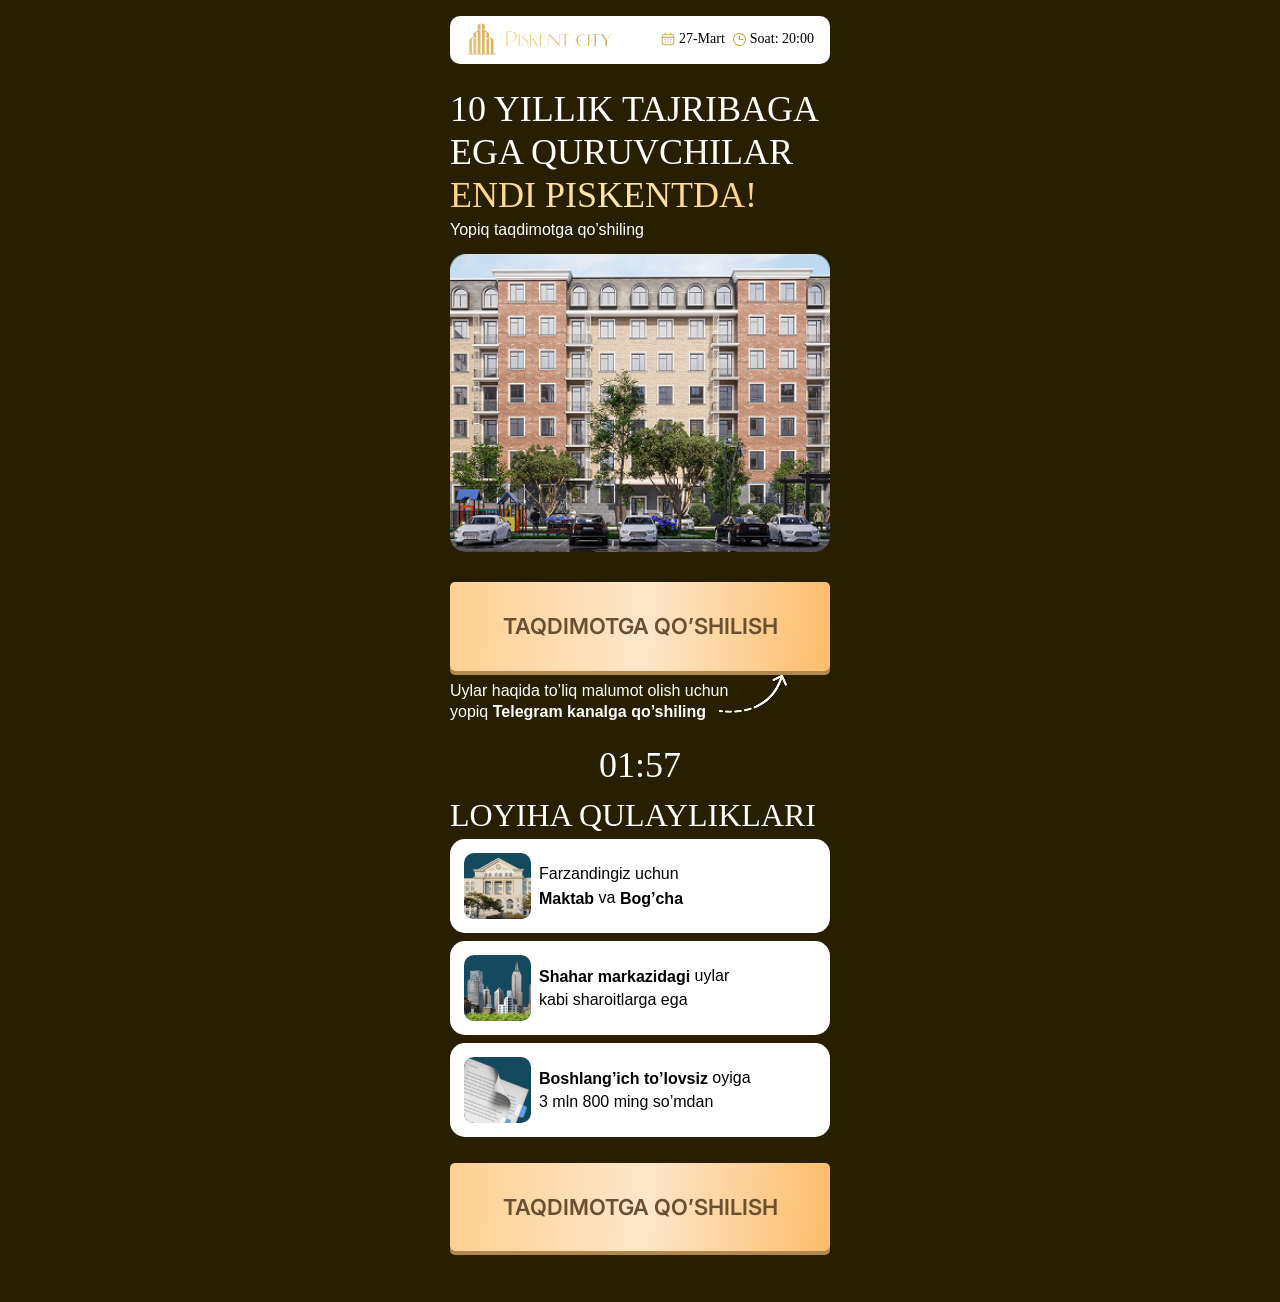
==== index.html @ 6db49d53 "adds" ====
<!DOCTYPE html>
<html lang="en">
<head>
<meta charset="UTF-8">
<meta name="viewport" content="width=device-width, initial-scale=1.0">
<title>Piskent Taqdimot</title>
<link rel="stylesheet" href="./css/main.css">
<style>
/* ===== Modal CSS ===== */

</style>
</head>
<body>
<div class="wrapper">
    <div class="piskent">
        <div class="piskent__row">
            <div class="piskent__col">
                <img class="piskent__col__image" src="./images/img/building.svg" alt="">
                <img class="piskent__image" src="./images/img/piskentCity.svg" alt="">
            </div>
            <div class="piskent__col">
                <p class="piskent__col__text"><img src="./images/img/calendar.svg" alt="calendar logo">27-Mart</p>
                <p class="piskent__col__text"><img src="./images/img/time.svg" alt="time logo">Soat: 20:00</p>
            </div>
        </div>

        <h2 class="piskent__title">10 yillik tajribaga ega quruvchilar <span class="piskent__title__span">endi piskentda!</span></h2>
        <p class="piskent__text">Yopiq taqdimotga qo’shiling</p>
        <img class="piskent__imageses" src="./images/img/buldings.png" alt="">

        <!-- Birinchi tugma -->
        <button class="piskent__info__btn openModalBtn">Taqdimotga qo’shilish</button>

        <p class="piskent__info__text">Uylar haqida to’liq malumot olish uchun <br> yopiq <span class="piskent__text__span">Telegram kanalga qo’shiling</span></p>
        <img class="piskent__info__vektor" src="./images/img/vektor.png" alt="">

        <h3 class="piskent__info__time" id="timer">01:58</h3>

        <h3 class="piskent__info__title">Loyiha qulayliklari</h3>

        <div class="piskent__main">
            <div class="piskent__main__col">
                <div class="piskent__main__col">
                   <img class="piskent__main__col__image" src="./images/img/group.png" alt=""> 
                   <p class="piskent__main__col__text">Farzandingiz uchun <br> <span class="piskent__main__col__span">Maktab</span> va <span class="piskent__main__col__span">Bog’cha</span></p>
                </div>
            </div>
            <div class="piskent__main__col">
                <div class="piskent__main__col">
                   <img class="piskent__main__col__image" src="./images/img/build group.png" alt=""> 
                   <p class="piskent__main__col__text"><span class="piskent__main__col__span">Shahar markazidagi</span> uylar <br> kabi sharoitlarga ega</p>
                </div>
            </div>
            <div class="piskent__main__col">
                <div class="piskent__main__col">
                   <img class="piskent__main__col__image" src="./images/img/paper.png" alt=""> 
                   <p class="piskent__main__col__text"><span class="piskent__main__col__span">Boshlang’ich to’lovsiz</span> oyiga <br> 3 mln 800 ming so’mdan</p>
                </div>
            </div>
        </div>

        <!-- Ikkinchi tugma -->
        <button class="piskent__last__btn openModalBtn">Taqdimotga qo’shilish</button>
    </div>
</div>

<!-- ===== Modal ===== -->
<div id="modal" class="modal">
    <div class="modal__content">
        <span id="closeModal" class="modal__close">&times;</span>
        <h2>Ro'yxatdan o'tish</h2>
        <form id="modalForm">
            <input type="text" placeholder="Ismingiz" required>
            <input type="tel" placeholder="Telefon raqamingiz" required pattern="[0-9]{9,15}" title="Faqat raqam kiriting">
            <button type="submit">Jo'natish</button>
        </form>
    </div>
</div>

<script src="./js/app.js"></script>
<script src="./js/modal.js"></script>
</body>
</html>
---- css/main.css ----
@import url('https://fonts.googleapis.com/css2?family=Archivo+Black&family=Golos+Text:wght@400..900&family=Inter:ital,opsz,wght@0,14..32,100..900;1,14..32,100..900&family=Montserrat:ital,wght@0,100..900;1,100..900&family=Space+Grotesk:wght@300..700&display=swap');



* {
    margin: 0;
    padding: 0;
    box-sizing: border-box;
}

/* @font-face {
    font-family: SF Pro Display;
    src: url(../fonts/sf-pro-display.zip);
    font-display: swap;
    font-weight: 400;
}

@font-face {
    font-family: Cabrito Contrast;
    src: url(../fonts/Setup.exe);
    font-display: swap;
    font-weight: 400;
} */

body {
    background-color: #281F00;
    font-family: sf-pro-display;
}

.piskent {
    padding-top: 16px;
    max-width: 420px;
    margin: 0 auto;
    padding-left: 20px;
    padding-right: 20px;
    padding-bottom: 41px;
    position: relative;

}

.piskent__row {
    padding-left: 16px;
    padding-top: 7px;
    padding-bottom: 9px;
    padding-right: 16px;
    background-color: #FFFFFF;
    border-radius: 10px;
    display: flex;
    align-items: center;
    justify-content: space-between;
    margin-bottom: 24px;
}

.piskent__col {
    display: flex;
    align-items: center;
    gap: 8px;
}

.piskent__col__image {
    max-width: 31px;
    width: 100%;

}

.piskent__image {
    max-width: 107px;
    width: 100%;
}

.piskent__col__text {
    font-family: SF Pro Display;
    display: flex;
    align-items: center;
    gap: 4px;
    font-weight: 400;
    font-size: 14px;
    line-height: 100%;
    color: #000000;
}

.piskent__title {
    font-family: Cabrito Contrast;
    font-weight: 500;
    font-size: clamp(24px, 6vw, 36px);
    line-height: 120%;
    text-transform: uppercase;
    color: #FFFFFF;
    margin-bottom: 4px;
}

.piskent__title__span {
    font-family: Cabrito Contrast;
    font-weight: 500;
    font-size: clamp(24px, 6vw, 36px);
    line-height: 120%;
    letter-spacing: -2%;
    text-transform: uppercase;
    background: linear-gradient(90deg, #FFD287 0%, #FFE7AB 50%, #FFD287 100%);
    -webkit-background-clip: text;
    -webkit-text-fill-color: transparent;

}

.piskent__text {
    font-family: SF Pro Display, sans-serif;
    font-weight: 400;
    font-size: 16px;
    line-height: 100%;
    letter-spacing: 0%;
    color: #FFFFFF;
    margin-bottom: 16.23px;
}

.piskent__imageses {
    margin-bottom: 16px;
    width: 100%;
}

.piskent__info__btn {
    padding-top: 33px;
    padding-bottom: 34px;
    padding-left: 24px;
    padding-right: 24px;
    background: linear-gradient(93.1deg, #FFCA85 -12.09%, #FDE7CA 51.33%, rgba(255, 189, 103, 0.99) 101.95%);
    box-shadow: 0px 0px 21.93px 0px #FFEF9A24 inset;

    box-shadow: 0px 0px 41.23px 0px #FFD84E33;

    box-shadow: 0px 4px 0px 0px #B3884E;

    align-items: center;
    display: flex;
    font-family: Inter;
    font-weight: 600;
    font-size: clamp(16px, 4vw, 22px);
    line-height: 100%;
    letter-spacing: 5%;
    text-transform: uppercase;
    border-radius: 10px;
    border: none;
    color: #685031;
    margin-bottom: 14px;
    cursor: pointer;
    width: 100%;
    text-align: center;
    display: flex;
    align-items: center;
    justify-content: center;

}

.piskent__info__text {
    font-weight: 400;
    font-size: 16px;
    line-height: 130%;
    color: #FFFFFF;
    font-family: sans-serif;
    margin-bottom: 24px;
}

.piskent__text__span {
    font-family: SF Pro Display, sans-serif;
    font-weight: 700;
    font-size: 16px;
    line-height: 130%;

}

.piskent__info__vektor {
    position: absolute;
    right: 60px;
    top: 660px;
}

.piskent__info__time {
    font-family: Cabrito Contrast;
    font-weight: 400;
    font-size: 36px;
    line-height: 100%;
    text-transform: uppercase;
    text-align: center;
    color: #FFFFFF;
    margin-bottom: 16px;

}

.piskent__info__title {
    font-family: Cabrito Contrast;
    font-weight: 500;
    font-size: 32px;
    line-height: 100%;
    text-transform: uppercase;
    color: #FFFFFF;
    margin-bottom: 8px;
}

.piskent__main {

    display: flex;
    flex-direction: column;
    gap: 8px;
    margin-bottom: 16px;

}

.piskent__main__col__image {
    background-color: #15495E;
    border-radius: 10px;
}

.piskent__main__col {
    background-color: #FFFFFF;
    display: flex;
    align-items: center;
    gap: 8px;
    padding-top: 7px;
    padding-bottom: 7px;
    padding-left: 7px;
    border-radius: 15px;
}

.piskent__main__col__text {
    font-family: SF Pro Display, sans-serif;
    font-weight: 400;
    font-size: 16px;
    line-height: 150%;
    vertical-align: middle;
    color: #000000;

}

.piskent__main__col__span {
    font-weight: 700;
    font-style: Bold;
    font-size: 16px;
    line-height: 150%;
    vertical-align: middle;

}

.piskent__last__btn {
    background: linear-gradient(93.1deg, #FFCA85 -12.09%, #FDE7CA 51.33%, rgba(255, 189, 103, 0.99) 101.95%);
    box-shadow: 0px 0px 21.93px 0px #FFEF9A24 inset;

    box-shadow: 0px 0px 41.23px 0px #FFD84E33;

    box-shadow: 0px 4px 0px 0px #B3884E;
    padding-top: 33px;
    padding-bottom: 33px;
    max-width: 420px;
    width: 100%;
    border-radius: 10px;
    border: none;
    font-family: Inter, sans-serif;
    font-weight: 600;
    font-size: clamp(16px, 4vw, 22px);
    line-height: 100%;
    letter-spacing: 5%;
    text-transform: uppercase;
    color: #685031;
    cursor: pointer;
}

.modal {
    position: fixed;
    top: 0;
    left: 0;
    width: 100%;
    height: 100%;
    background: rgba(0,0,0,0.6);
    display: flex;
    justify-content: center;
    align-items: center;
    opacity: 0;
    pointer-events: none;
    transition: opacity 0.3s ease;
    z-index: 1000;
}

.modal.show {
    opacity: 1;
    pointer-events: auto;
}

.modal__content {
    background: #fff;
    padding: 30px;
    border-radius: 10px;
    width: 90%;
    max-width: 400px;
    position: relative;
    text-align: center;
}

.modal__close {
    position: absolute;
    top: 15px;
    right: 15px;
    font-size: 24px;
    cursor: pointer;
}

.modal input {
    width: 80%;
    padding: 10px;
    margin: 15px 0;
    border: 1px solid #ccc;
    border-radius: 5px;
}

.modal button {
    padding: 10px 20px;
    background: #007bff;
    color: #fff;
    border: none;
    border-radius: 5px;
    cursor: pointer;
}

.modal button:hover {
    background: #0056b3;
}

.piskent__info__btn,
.piskent__last__btn {
    color: #fff;
    border: none;
    border-radius: 5px;
    cursor: pointer;
    margin: 10px 0;
    color: #685031;
}

.piskent__info__btn:hover,
.piskent__last__btn:hover {
}
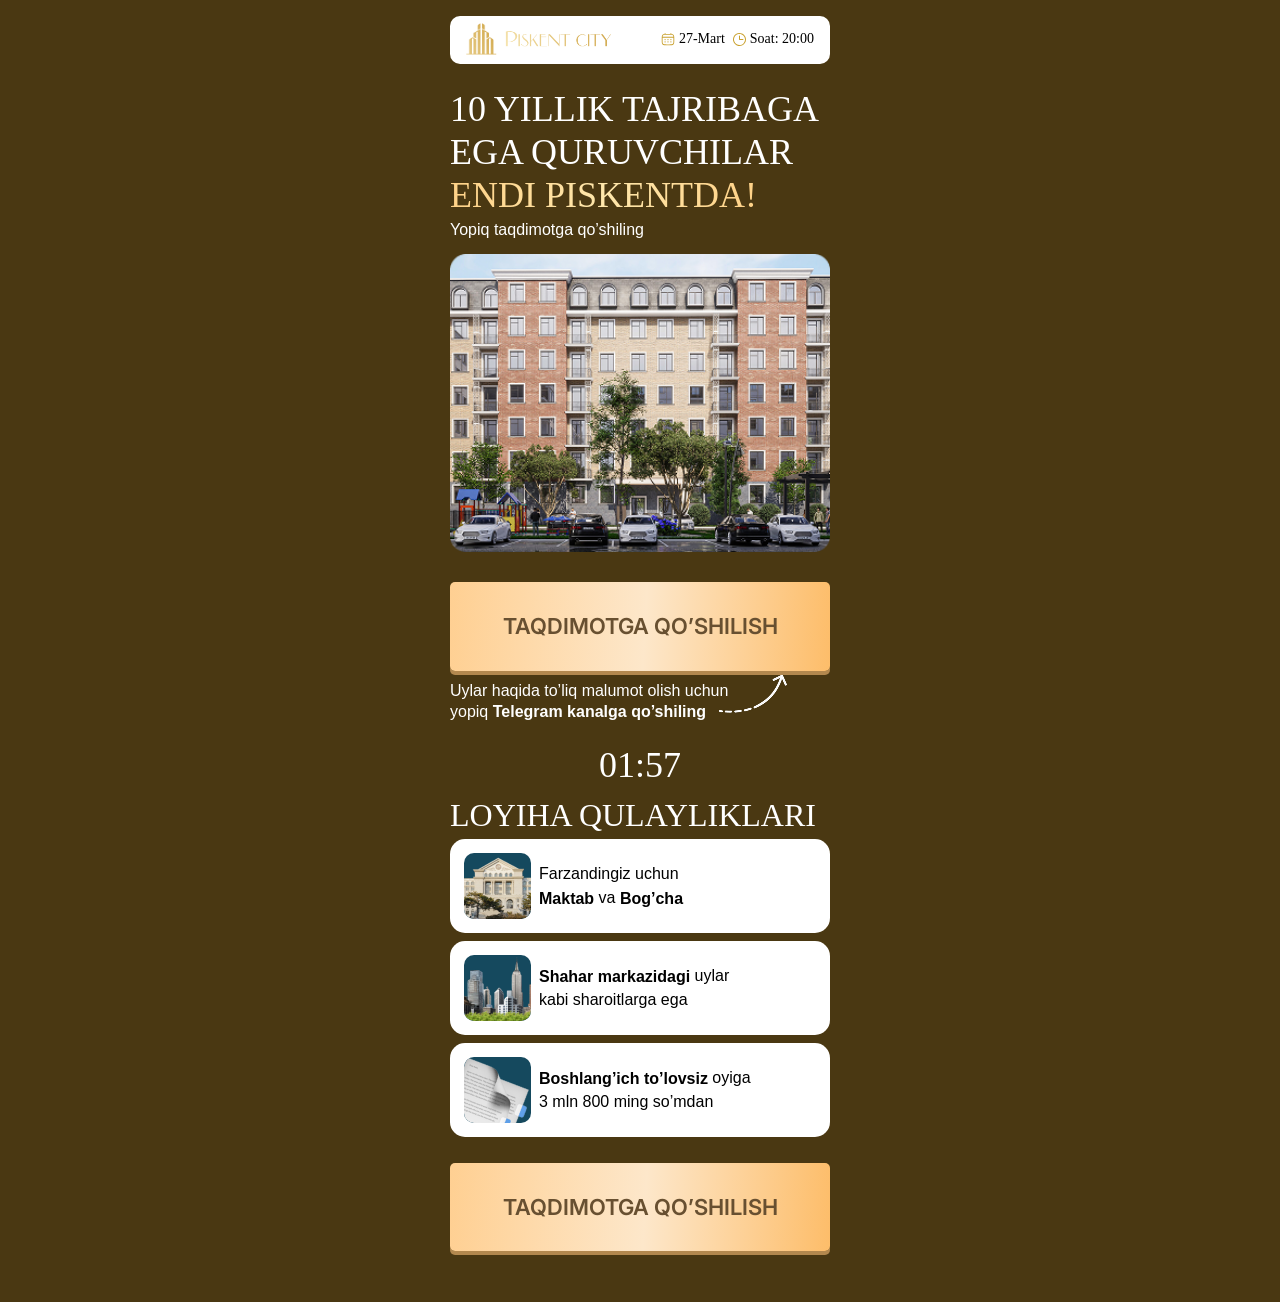
==== commit 08dee1aa: "adddds" ====
--- a/index.html
+++ b/index.html
@@ -6,7 +6,7 @@
 <title>Piskent Taqdimot</title>
 <link rel="stylesheet" href="./css/main.css">
 <style>
-/* ===== Modal CSS ===== */
+    @import url('https://fonts.googleapis.com/css2?family=Archivo+Black&family=Golos+Text:wght@400..900&family=Inter:ital,opsz,wght@0,14..32,100..900;1,14..32,100..900&family=Montserrat:ital,wght@0,100..900;1,100..900&family=Space+Grotesk:wght@300..700&display=swap'); * { margin: 0; padding: 0; box-sizing: border-box; } /* @font-face { font-family: SF Pro Display; src: url(../fonts/sf-pro-display.zip); font-display: swap; font-weight: 400; } @font-face { font-family: Cabrito Contrast; src: url(../fonts/Setup.exe); font-display: swap; font-weight: 400; } */ body { background-color: #4A3812; font-family: sf-pro-display; } .piskent { padding-top: 16px; max-width: 420px; margin: 0 auto; padding-left: 20px; padding-right: 20px; padding-bottom: 41px; position: relative; } .piskent__row { padding-left: 16px; padding-top: 7px; padding-bottom: 9px; padding-right: 16px; background-color: #FFFFFF; border-radius: 10px; display: flex; align-items: center; justify-content: space-between; margin-bottom: 24px; } .piskent__col { display: flex; align-items: center; gap: 8px; } .piskent__col__image { max-width: 31px; width: 100%; } .piskent__image { max-width: 107px; width: 100%; } .piskent__col__text { font-family: SF Pro Display; display: flex; align-items: center; gap: 4px; font-weight: 400; font-size: 14px; line-height: 100%; color: #000000; } .piskent__title { font-family: Cabrito Contrast; font-weight: 500; font-size: clamp(24px, 6vw, 36px); line-height: 120%; text-transform: uppercase; color: #FFFFFF; margin-bottom: 4px; } .piskent__title__span { font-family: Cabrito Contrast; font-weight: 500; font-size: clamp(24px, 6vw, 36px); line-height: 120%; letter-spacing: -2%; text-transform: uppercase; background: linear-gradient(90deg, #FFD287 0%, #FFE7AB 50%, #FFD287 100%); -webkit-background-clip: text; -webkit-text-fill-color: transparent; } .piskent__text { font-family: SF Pro Display, sans-serif; font-weight: 400; font-size: 16px; line-height: 100%; letter-spacing: 0%; color: #FFFFFF; margin-bottom: 16.23px; } .piskent__imageses { margin-bottom: 16px; width: 100%; } .piskent__info__btn { padding-top: 33px; padding-bottom: 34px; padding-left: 24px; padding-right: 24px; background: linear-gradient(93.1deg, #FFCA85 -12.09%, #FDE7CA 51.33%, rgba(255, 189, 103, 0.99) 101.95%); box-shadow: 0px 0px 21.93px 0px #FFEF9A24 inset; box-shadow: 0px 0px 41.23px 0px #FFD84E33; box-shadow: 0px 4px 0px 0px #B3884E; align-items: center; display: flex; font-family: Inter; font-weight: 600; font-size: clamp(16px, 4vw, 22px); line-height: 100%; letter-spacing: 5%; text-transform: uppercase; border-radius: 10px; border: none; color: #685031; margin-bottom: 14px; cursor: pointer; width: 100%; text-align: center; display: flex; align-items: center; justify-content: center; } .piskent__info__text { font-weight: 400; font-size: 16px; line-height: 130%; color: #FFFFFF; font-family: sans-serif; margin-bottom: 24px; } .piskent__text__span { font-family: SF Pro Display, sans-serif; font-weight: 700; font-size: 16px; line-height: 130%; } .piskent__info__vektor { position: absolute; right: 60px; top: 660px; } .piskent__info__time { font-family: Cabrito Contrast; font-weight: 400; font-size: 36px; line-height: 100%; text-transform: uppercase; text-align: center; color: #FFFFFF; margin-bottom: 16px; } .piskent__info__title { font-family: Cabrito Contrast; font-weight: 500; font-size: 32px; line-height: 100%; text-transform: uppercase; color: #FFFFFF; margin-bottom: 8px; } .piskent__main { display: flex; flex-direction: column; gap: 8px; margin-bottom: 16px; } .piskent__main__col__image { background-color: #15495E; border-radius: 10px; } .piskent__main__col { background-color: #FFFFFF; display: flex; align-items: center; gap: 8px; padding-top: 7px; padding-bottom: 7px; padding-left: 7px; border-radius: 15px; } .piskent__main__col__text { font-family: SF Pro Display, sans-serif; font-weight: 400; font-size: 16px; line-height: 150%; vertical-align: middle; color: #000000; } .piskent__main__col__span { font-weight: 700; font-style: Bold; font-size: 16px; line-height: 150%; vertical-align: middle; } .piskent__last__btn { background: linear-gradient(93.1deg, #FFCA85 -12.09%, #FDE7CA 51.33%, rgba(255, 189, 103, 0.99) 101.95%); box-shadow: 0px 0px 21.93px 0px #FFEF9A24 inset; box-shadow: 0px 0px 41.23px 0px #FFD84E33; box-shadow: 0px 4px 0px 0px #B3884E; padding-top: 33px; padding-bottom: 33px; max-width: 420px; width: 100%; border-radius: 10px; border: none; font-family: Inter, sans-serif; font-weight: 600; font-size: clamp(16px, 4vw, 22px); line-height: 100%; letter-spacing: 5%; text-transform: uppercase; color: #685031; cursor: pointer; } .modal { position: fixed; inset: 0; display: none; align-items: center; justify-content: center; padding: 20px; background-color: rgba(0, 0, 0, 0.55); z-index: 999; } .modal.show { display: flex; } .modal__content { position: relative; width: 100%; max-width: 380px; padding: 28px 20px 24px; border-radius: 20px; background-color: #FFFFFF; box-shadow: 0 18px 45px rgba(0, 0, 0, 0.2); } .modal__close { position: absolute; top: 10px; right: 14px; border: none; background: transparent; font-size: 34px; line-height: 1; color: #111111; cursor: pointer; } .modal__title { margin-bottom: 18px; font-family: Bebas Neue, sans-serif; font-weight: 400; font-size: 30px; line-height: 1; text-align: center; color: #111111; } #modalForm { display: flex; flex-direction: column; gap: 14px; } .modal__input { width: 100%; padding: 16px 18px; border: 1px solid #D9B78F; border-radius: 14px; outline: none; font-family: Inter, sans-serif; font-weight: 400; font-size: 16px; line-height: 1.2; color: #3F2D12; background-color: #FBF5EC; } .modal__input::placeholder { color: #9A7A4B; } .modal__submit { width: 100%; padding: 16px 18px; border: none; border-radius: 14px; background: linear-gradient(93.1deg, #FFCA85 -12.09%, #FDE7CA 51.33%, rgba(255, 189, 103, 0.99) 101.95%); box-shadow: 0px 4px 0px 0px #B3884E; font-family: Inter, sans-serif; font-weight: 700; font-size: 18px; line-height: 1; text-transform: uppercase; color: #685031; cursor: pointer; } .piskent__info__btn, .piskent__last__btn { color: #fff; border: none; border-radius: 5px; cursor: pointer; margin: 10px 0; color: #685031; } .piskent__info__btn:hover, .piskent__last__btn:hover { }
 
 </style>
 </head>
@@ -28,7 +28,6 @@
         <p class="piskent__text">Yopiq taqdimotga qo’shiling</p>
         <img class="piskent__imageses" src="./images/img/buldings.png" alt="">
 
-        <!-- Birinchi tugma -->
         <button class="piskent__info__btn openModalBtn">Taqdimotga qo’shilish</button>
 
         <p class="piskent__info__text">Uylar haqida to’liq malumot olish uchun <br> yopiq <span class="piskent__text__span">Telegram kanalga qo’shiling</span></p>
@@ -59,25 +58,24 @@
             </div>
         </div>
 
-        <!-- Ikkinchi tugma -->
         <button class="piskent__last__btn openModalBtn">Taqdimotga qo’shilish</button>
     </div>
 </div>
 
-<!-- ===== Modal ===== -->
 <div id="modal" class="modal">
     <div class="modal__content">
-        <span id="closeModal" class="modal__close">&times;</span>
-        <h2>Ro'yxatdan o'tish</h2>
-        <form id="modalForm">
-            <input type="text" placeholder="Ismingiz" required>
-            <input type="tel" placeholder="Telefon raqamingiz" required pattern="[0-9]{9,15}" title="Faqat raqam kiriting">
-            <button type="submit">Jo'natish</button>
+        <button class="modal__close" id="closeModal" type="button">&times;</button>
+        <h3 class="modal__title">Ro‘yxatdan o‘tish</h3>
+
+        <form action="" id="modalForm">
+            <input type="text" id="nameInput" placeholder="Ismingizni kiriting" class="modal__input">
+            <input type="text" id="phoneInput" placeholder="+998 (__) ___-__-__" class="modal__input">
+            <button class="modal__submit" type="submit">Yuborish</button>
         </form>
     </div>
 </div>
 
 <script src="./js/app.js"></script>
-<script src="./js/modal.js"></script>
+<script src="./js/promo.js"></script>
 </body>
 </html>
